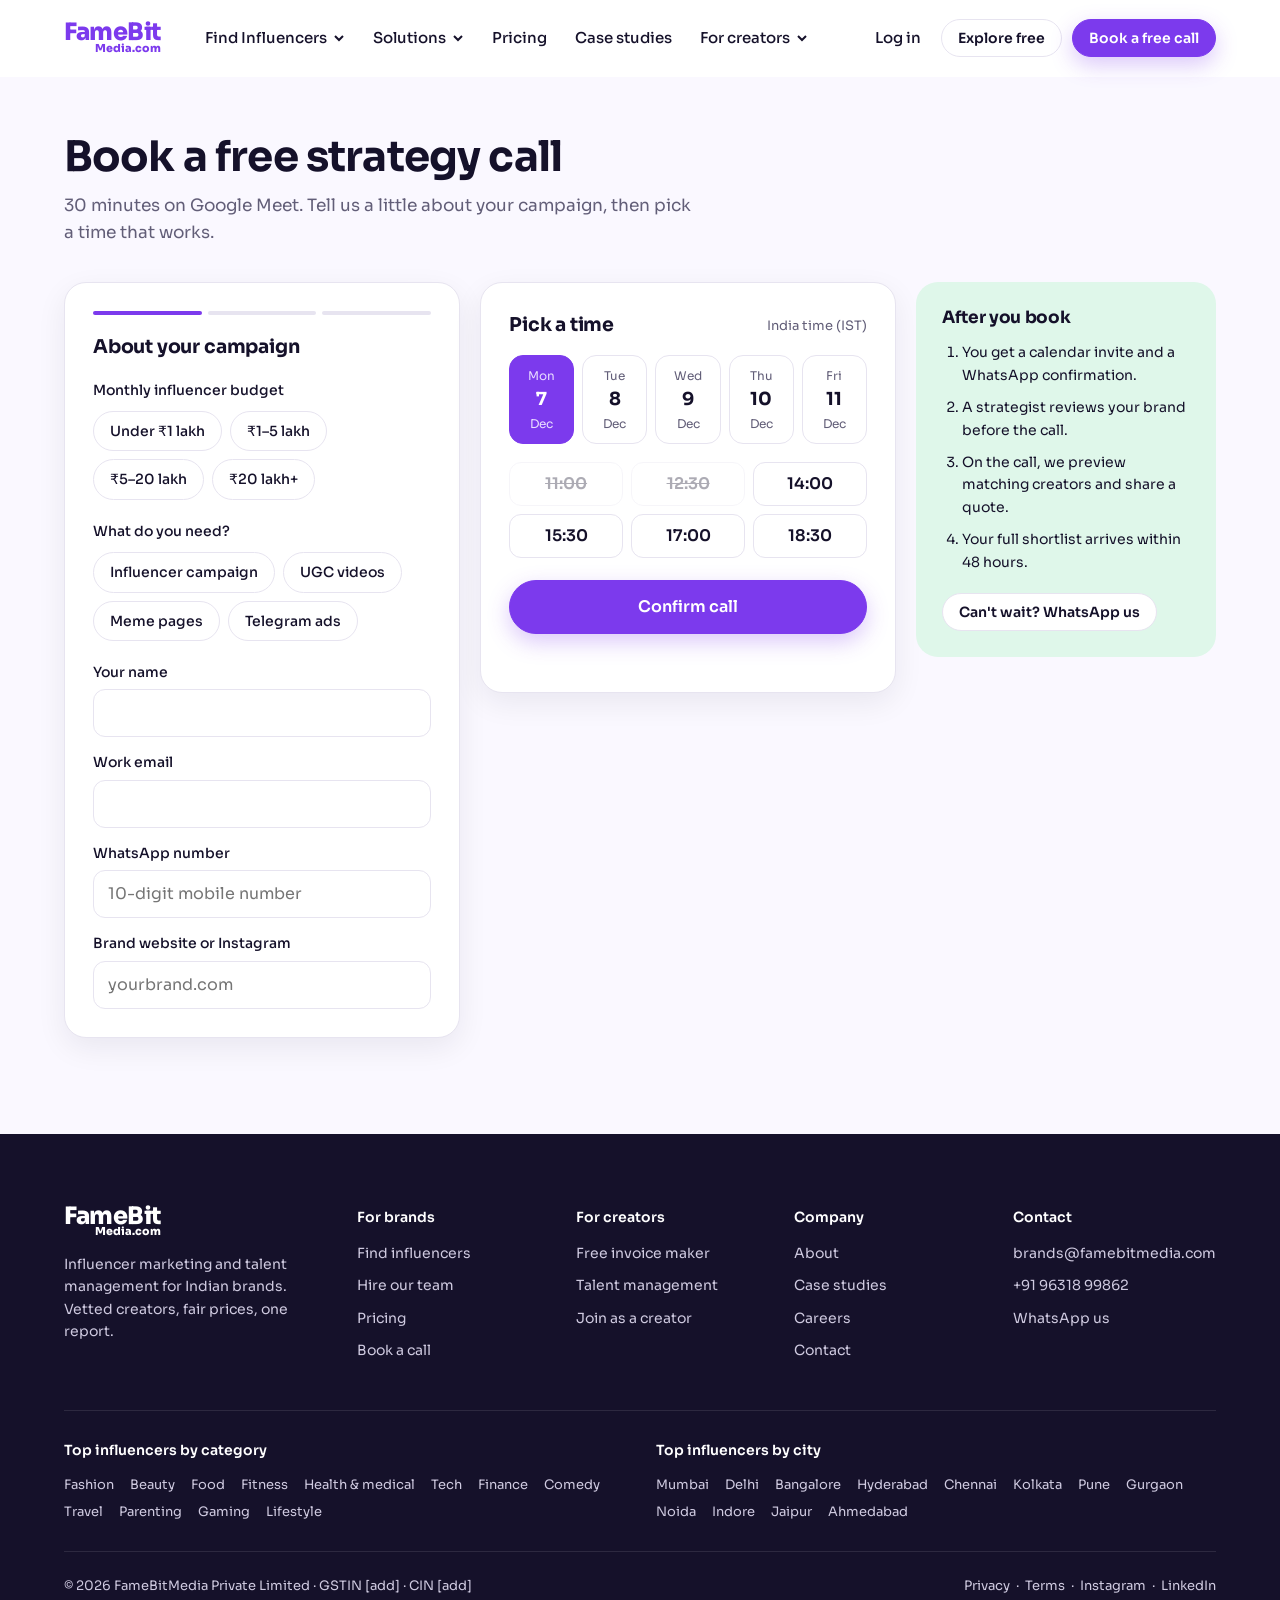
==== book-call.html @ 9420abf6 "Add FameBit Media website pages Homepage, hire-the-team pricing page, book-a-call page, shared style" ====
<!doctype html>
<html lang="en-IN">
<head>
<meta charset="utf-8">
<meta name="viewport" content="width=device-width, initial-scale=1, viewport-fit=cover">
<title>Book a free strategy call | FameBit Media</title>
<meta name="description" content="Book a free 30-minute influencer marketing strategy call with FameBit. Get a creator shortlist in 48 hours.">
<link rel="preconnect" href="https://fonts.googleapis.com"><link rel="preconnect" href="https://fonts.gstatic.com" crossorigin>
<link href="https://fonts.googleapis.com/css2?family=Sora:wght@400;500;600;700;800&display=swap" rel="stylesheet">
<link rel="stylesheet" href="styles.css">
<style>
.bk{padding:56px 0 96px;background:var(--soft);min-height:calc(100vh - 76px)}
.bk h1{font-size:clamp(30px,3.6vw,42px)}
.bk-head{max-width:640px;margin-bottom:36px}
.bk-head p{color:var(--mut);margin-top:12px;font-size:17px}
.bk-grid{display:grid;grid-template-columns:1fr 1.05fr 300px;gap:20px;align-items:start}
.panel{padding:28px;border-radius:22px}
.panel h2{font-size:19px;letter-spacing:-.01em}
.progress{display:flex;gap:6px;margin-bottom:22px}.progress span{height:4px;flex:1;border-radius:2px;background:var(--line)}.progress span.on{background:var(--p)}
.grp{margin-top:20px}
.grp>.lbl{font-size:14px;font-weight:500;margin-bottom:10px;display:block}
.chips{display:flex;flex-wrap:wrap;gap:8px}
.cal-top{display:flex;justify-content:space-between;align-items:center;margin-top:4px}
.days{display:grid;grid-template-columns:repeat(5,1fr);gap:8px;margin-top:18px}
.day{border:1.5px solid var(--line);background:#fff;border-radius:14px;padding:10px 4px;text-align:center;cursor:pointer}
.day small{display:block;font-size:12px;color:var(--mut)}.day b{font-size:18px}
.day[aria-pressed="true"]{background:var(--p);border-color:var(--p);color:#fff}.day[aria-pressed="true"] small{color:#E9DDFF}
.day:disabled{opacity:.4;cursor:not-allowed}
.slots{display:grid;grid-template-columns:repeat(3,1fr);gap:8px;margin-top:18px}
.slot{border:1.5px solid var(--line);background:#fff;border-radius:12px;min-height:44px;font-weight:600;cursor:pointer}
.slot[aria-pressed="true"]{border-color:var(--p);color:var(--p);background:var(--lav)}
.after{background:var(--mint);border-radius:22px;padding:26px}
.after ol{margin:14px 0 0;padding-left:20px;display:grid;gap:10px;font-size:14px}
.err{color:#B42318;font-size:14px;min-height:20px;margin-top:10px}
.confirm{max-width:560px;margin:0 auto;text-align:center;padding:48px 36px}
.confirm .tick{width:64px;height:64px;border-radius:50%;background:var(--mint);color:var(--mint-ink);font-size:30px;display:flex;align-items:center;justify-content:center;margin:0 auto 18px}
.confirm .ctas{display:flex;gap:10px;justify-content:center;flex-wrap:wrap;margin-top:26px}
@media (max-width:1100px){.bk-grid{grid-template-columns:1fr 1fr}.after{grid-column:1/-1}}
@media (max-width:760px){.bk-grid{grid-template-columns:1fr}.days{grid-template-columns:repeat(5,1fr)}}
</style>
</head>
<body>
<a class="sr-only" href="#main">Skip to content</a>
<header class="hdr" id="hdr">
  <div class="wrap hdr-in">
    <a href="index.html" class="logo" aria-label="FameBit Media home">FameBit<small>Media.com</small></a>
    <nav class="nav" aria-label="Main">
      <div class="nav-item">
        <button class="nav-link" aria-expanded="false">Find Influencers <svg viewBox="0 0 12 12" fill="none" stroke="currentColor" stroke-width="2"><path d="M2 4l4 4 4-4"/></svg></button>
        <div class="dd">
          <a href="index.html#browse"><b>Browse all creators</b><span>Filter by niche, city and audience</span></a>
          <a href="index.html#lists"><b>Ready-made lists</b><span>Hand-picked by our team</span></a>
          <a href="index.html#compare"><b>Compare creators</b><span>Up to 3, side by side</span></a>
        </div>
      </div>
      <div class="nav-item">
        <button class="nav-link" aria-expanded="false">Solutions <svg viewBox="0 0 12 12" fill="none" stroke="currentColor" stroke-width="2"><path d="M2 4l4 4 4-4"/></svg></button>
        <div class="dd">
          <a href="hire-team.html" class="feat"><b>Hire the FameBit team</b><span>We run your campaign end to end</span></a>
          <a href="index.html#services"><b>Influencer marketing</b><span>Discovery to final report</span></a>
          <a href="index.html#services"><b>AI UGC content</b><span>Ad-ready creator videos</span></a>
          <a href="index.html#services"><b>Meme marketing</b><span>Reach through meme pages</span></a>
          <a href="index.html#services"><b>Telegram ads</b><span>Niche channel promotions</span></a>
        </div>
      </div>
      <div class="nav-item"><a class="nav-link" href="hire-team.html#pricing">Pricing</a></div>
      <div class="nav-item"><a class="nav-link" href="index.html#case-studies">Case studies</a></div>
      <div class="nav-item">
        <button class="nav-link" aria-expanded="false">For creators <svg viewBox="0 0 12 12" fill="none" stroke="currentColor" stroke-width="2"><path d="M2 4l4 4 4-4"/></svg></button>
        <div class="dd">
          <a href="invoice.html"><b>Free invoice maker</b><span>GST-ready invoices in minutes</span></a>
          <a href="#"><b>Talent management</b><span>Let us manage your brand deals</span></a>
          <a href="#"><b>Join as a creator</b><span>Get brand deals from FameBit</span></a>
        </div>
      </div>
    </nav>
    <div class="hdr-cta">
      <a class="login" href="#">Log in</a>
      <a class="btn btn-sm" href="index.html#browse">Explore free</a>
      <a class="btn btn-sm btn-p" href="book-call.html">Book a free call</a>
    </div>
    <button class="burger" id="burger" aria-label="Open menu" aria-expanded="false"><svg width="20" height="20" viewBox="0 0 20 20" fill="none" stroke="currentColor" stroke-width="2"><path d="M3 6h14M3 10h14M3 14h14"/></svg></button>
  </div>
</header>

<main id="main" class="bk">
  <div class="wrap">
    <div id="flow">
      <div class="bk-head"><h1>Book a free strategy call</h1><p>30 minutes on Google Meet. Tell us a little about your campaign, then pick a time that works.</p></div>
      <form id="bkForm" class="bk-grid" novalidate>
        <div class="card panel">
          <div class="progress"><span class="on"></span><span id="p2"></span><span id="p3"></span></div>
          <h2>About your campaign</h2>
          <div class="grp"><span class="lbl" id="lBudget">Monthly influencer budget</span><div class="chips" data-group="budget" role="group" aria-labelledby="lBudget"><button type="button" class="chip">Under ₹1 lakh</button><button type="button" class="chip">₹1–5 lakh</button><button type="button" class="chip">₹5–20 lakh</button><button type="button" class="chip">₹20 lakh+</button></div></div>
          <div class="grp"><span class="lbl" id="lNeed">What do you need?</span><div class="chips" data-group="need" data-multi role="group" aria-labelledby="lNeed"><button type="button" class="chip">Influencer campaign</button><button type="button" class="chip">UGC videos</button><button type="button" class="chip">Meme pages</button><button type="button" class="chip">Telegram ads</button></div></div>
          <div class="grp">
            <div class="field"><label for="bName">Your name</label><input class="input" id="bName" autocomplete="name"></div>
            <div class="field"><label for="bEmail">Work email</label><input class="input" id="bEmail" type="email" autocomplete="email"></div>
            <div class="field"><label for="bPhone">WhatsApp number</label><input class="input" id="bPhone" inputmode="tel" placeholder="10-digit mobile number" autocomplete="tel"></div>
            <div class="field" style="margin-bottom:0"><label for="bSite">Brand website or Instagram</label><input class="input" id="bSite" placeholder="yourbrand.com"></div>
          </div>
        </div>
        <div class="card panel">
          <div class="cal-top"><h2>Pick a time</h2><span class="mut" style="font-size:13px">India time (IST)</span></div>
          <div class="days" id="days"></div>
          <div class="slots" id="slots"></div>
          <button class="btn btn-p btn-lg btn-block" style="margin-top:22px" id="bkBtn" type="submit">Confirm call</button>
          <p class="err" id="bkErr" role="alert"></p>
        </div>
        <aside class="after">
          <h2 style="font-size:17px">After you book</h2>
          <ol>
            <li>You get a calendar invite and a WhatsApp confirmation.</li>
            <li>A strategist reviews your brand before the call.</li>
            <li>On the call, we preview matching creators and share a quote.</li>
            <li>Your full shortlist arrives within 48 hours.</li>
          </ol>
          <a class="btn btn-sm" style="margin-top:20px;background:#fff" href="https://wa.me/918115767101" target="_blank" rel="noopener">Can't wait? WhatsApp us</a>
        </aside>
      </form>
    </div>
    <div class="card confirm" id="done" hidden>
      <div class="tick">✓</div>
      <h1 style="font-size:30px">Call booked</h1>
      <p class="mut" style="margin-top:12px" id="doneTxt"></p>
      <div class="ctas"><a class="btn btn-p" id="gcal" target="_blank" rel="noopener">Add to Google Calendar</a><a class="btn" href="index.html#lists">Browse ready-made lists</a></div>
    </div>
  </div>
</main>
<footer class="ftr">
  <div class="wrap">
    <div class="ftr-grid">
      <div>
        <a href="index.html" class="logo">FameBit<small>Media.com</small></a>
        <p style="margin-top:16px;max-width:280px">Influencer marketing and talent management for Indian brands. Vetted creators, fair prices, one report.</p>
      </div>
      <div><h4>For brands</h4><ul><li><a href="index.html#browse">Find influencers</a></li><li><a href="hire-team.html">Hire our team</a></li><li><a href="hire-team.html#pricing">Pricing</a></li><li><a href="book-call.html">Book a call</a></li></ul></div>
      <div><h4>For creators</h4><ul><li><a href="invoice.html">Free invoice maker</a></li><li><a href="#">Talent management</a></li><li><a href="#">Join as a creator</a></li></ul></div>
      <div><h4>Company</h4><ul><li><a href="#">About</a></li><li><a href="index.html#case-studies">Case studies</a></li><li><a href="#">Careers</a></li><li><a href="#">Contact</a></li></ul></div>
      <div><h4>Contact</h4><ul><li><a href="mailto:brands@famebitmedia.com">brands@famebitmedia.com</a></li><li><a href="tel:+919631899862">+91 96318 99862</a></li><li><a href="https://wa.me/918115767101" target="_blank" rel="noopener">WhatsApp us</a></li></ul></div>
    </div>
    <div class="ftr-seo">
      <div><h4>Top influencers by category</h4><p><a href="#">Fashion</a><a href="#">Beauty</a><a href="#">Food</a><a href="#">Fitness</a><a href="#">Health &amp; medical</a><a href="#">Tech</a><a href="#">Finance</a><a href="#">Comedy</a><a href="#">Travel</a><a href="#">Parenting</a><a href="#">Gaming</a><a href="#">Lifestyle</a></p></div>
      <div><h4>Top influencers by city</h4><p><a href="#">Mumbai</a><a href="#">Delhi</a><a href="#">Bangalore</a><a href="#">Hyderabad</a><a href="#">Chennai</a><a href="#">Kolkata</a><a href="#">Pune</a><a href="#">Gurgaon</a><a href="#">Noida</a><a href="#">Indore</a><a href="#">Jaipur</a><a href="#">Ahmedabad</a></p></div>
    </div>
    <div class="ftr-bot">
      <span>© 2026 FameBitMedia Private Limited · GSTIN [add] · CIN [add]</span>
      <span><a href="/privacy">Privacy</a> &nbsp;·&nbsp; <a href="/terms">Terms</a> &nbsp;·&nbsp; <a href="https://www.instagram.com/famebitmedia/" target="_blank" rel="noopener">Instagram</a> &nbsp;·&nbsp; <a href="https://www.linkedin.com/company/famebitmedia" target="_blank" rel="noopener">LinkedIn</a></span>
    </div>
  </div>
</footer>
<div class="mbar"><a class="btn" href="https://wa.me/918115767101" target="_blank" rel="noopener">WhatsApp</a><a class="btn btn-p" href="book-call.html">Book a free call</a></div>
<script>
/* Header: sticky border, dropdowns, mobile menu */
(function(){
  var h=document.getElementById('hdr');
  addEventListener('scroll',function(){h.classList.toggle('scrolled',scrollY>80)},{passive:true});
  document.querySelectorAll('.nav-item > button').forEach(function(b){
    b.addEventListener('click',function(e){
      var it=b.parentElement,open=!it.classList.contains('open');
      document.querySelectorAll('.nav-item.open').forEach(function(x){x.classList.remove('open');x.firstElementChild.setAttribute('aria-expanded','false')});
      if(open){it.classList.add('open');b.setAttribute('aria-expanded','true')}
      e.stopPropagation();
    });
  });
  document.addEventListener('click',function(){document.querySelectorAll('.nav-item.open').forEach(function(x){x.classList.remove('open')})});
  document.addEventListener('keydown',function(e){if(e.key==='Escape')document.querySelectorAll('.nav-item.open').forEach(function(x){x.classList.remove('open')})});
  var bg=document.getElementById('burger');
  bg.addEventListener('click',function(){var o=h.classList.toggle('menu-open');bg.setAttribute('aria-expanded',o)});
})();
</script>

<script>
(function(){
  var $=function(s){return document.querySelector(s)},sel={budget:null,need:[],day:null,slot:null};
  var plan=new URLSearchParams(location.search).get('plan');
  if(plan)$('.bk-head p').textContent='You picked the '+plan.charAt(0).toUpperCase()+plan.slice(1)+' package. Pick a time and we\'ll walk you through it on a 30-minute call.';
  /* Chip groups */
  document.querySelectorAll('[data-group]').forEach(function(g){
    g.querySelectorAll('.chip').forEach(function(c){c.setAttribute('aria-pressed','false')});
    g.addEventListener('click',function(e){var c=e.target.closest('.chip');if(!c)return;
      if(g.hasAttribute('data-multi')){var on=c.getAttribute('aria-pressed')!=='true';c.setAttribute('aria-pressed',on);sel.need=[].map.call(g.querySelectorAll('[aria-pressed=true]'),function(x){return x.textContent})}
      else{g.querySelectorAll('.chip').forEach(function(x){x.setAttribute('aria-pressed',x===c)});sel.budget=c.textContent}
      prog()});
  });
  /* Next 5 working days. TODO (developer): load real availability from Calendly / Cal.com / Google Calendar API. */
  var DN=['Sun','Mon','Tue','Wed','Thu','Fri','Sat'],MN=['Jan','Feb','Mar','Apr','May','Jun','Jul','Aug','Sep','Oct','Nov','Dec'];
  var d=new Date(),list=[];while(list.length<5){d.setDate(d.getDate()+1);if(d.getDay()!==0)list.push(new Date(d))}
  $('#days').innerHTML=list.map(function(x,i){return '<button type="button" class="day" aria-pressed="false" data-i="'+i+'"><small>'+DN[x.getDay()]+'</small><b>'+x.getDate()+'</b><small>'+MN[x.getMonth()]+'</small></button>'}).join('');
  var SLOTS=['11:00','12:30','14:00','15:30','17:00','18:30'];
  function drawSlots(i){var taken=[(i*2)%6,(i*3+1)%6];$('#slots').innerHTML=SLOTS.map(function(s,k){return '<button type="button" class="slot" aria-pressed="false" '+(taken.indexOf(k)>-1?'disabled style="opacity:.35;text-decoration:line-through"':'')+'>'+s+'</button>'}).join('')}
  $('#days').addEventListener('click',function(e){var b=e.target.closest('.day');if(!b)return;$('#days').querySelectorAll('.day').forEach(function(x){x.setAttribute('aria-pressed',x===b)});sel.day=list[+b.dataset.i];sel.slot=null;drawSlots(+b.dataset.i);label();prog()});
  $('#slots').addEventListener('click',function(e){var b=e.target.closest('.slot');if(!b||b.disabled)return;$('#slots').querySelectorAll('.slot').forEach(function(x){x.setAttribute('aria-pressed',x===b)});sel.slot=b.textContent;label();prog()});
  $('#days .day').click();
  function nice(){return DN[sel.day.getDay()]+' '+sel.day.getDate()+' '+MN[sel.day.getMonth()]+', '+sel.slot}
  function label(){$('#bkBtn').textContent=sel.slot?'Confirm call for '+nice():'Confirm call'}
  function prog(){$('#p2').classList.toggle('on',!!sel.budget);$('#p3').classList.toggle('on',!!sel.slot)}
  $('#bkForm').addEventListener('submit',function(e){e.preventDefault();var err=$('#bkErr');
    var ph=$('#bPhone').value.replace(/\D/g,'').slice(-10);
    if(!sel.budget){err.textContent='Choose a monthly budget so we can prepare the right creators.';return}
    if(!$('#bName').value.trim()){err.textContent='Add your name.';$('#bName').focus();return}
    if(!/^\S+@\S+\.\S+$/.test($('#bEmail').value)){err.textContent='Enter a valid work email.';$('#bEmail').focus();return}
    if(!/^[6-9]\d{9}$/.test(ph)){err.textContent='Enter a valid 10-digit Indian mobile number.';$('#bPhone').focus();return}
    if(!sel.slot){err.textContent='Pick a time slot.';return}
    err.textContent='';
    /* TODO (developer): POST booking {name,email,phone,site,budget,need,datetime,plan,utm,shortlist from localStorage 'fb_shortlist'}
       then send calendar invite + WhatsApp confirmation and create a lead in the admin panel. */
    var p=sel.slot.split(':'),s=new Date(sel.day);s.setHours(+p[0],+p[1],0);var en=new Date(s.getTime()+30*6e4);
    function g(x){return x.toISOString().replace(/[-:]/g,'').replace(/\.\d{3}/,'')}
    $('#gcal').href='https://calendar.google.com/calendar/render?action=TEMPLATE&text='+encodeURIComponent('FameBit strategy call')+'&dates='+g(s)+'/'+g(en);
    $('#doneTxt').textContent='You\'re booked for '+nice()+' IST. We\'ve sent the invite to '+$('#bEmail').value+' and a confirmation on WhatsApp.';
    $('#flow').hidden=true;$('#done').hidden=false;scrollTo(0,0);
  });
})();
</script>
</body>
</html>
---- styles.css ----
/* FameBit Media — shared styles
   Brand: Sora + FameBit purple. Tints: lavender, mint, peach. */
:root{
  --p:#7C3AED; --p-deep:#5B21B6; --p-soft:#EDE4FF;
  --ink:#15112A; --mut:#625E78; --line:#E7E4F0;
  --lav:#F3EEFF; --mint:#DFF7EA; --mint-ink:#0F6B45; --peach:#FFEBDD; --peach-ink:#B4480F; --sky:#E6F0FF;
  --soft:#FAF8FF; --white:#fff;
  --r-sm:10px; --r-md:16px; --r-lg:24px; --r-pill:999px;
  --shadow:0 10px 30px rgba(21,17,42,.07);
  --shadow-p:0 8px 22px rgba(124,58,237,.28);
  --max:1200px;
}
*,*::before,*::after{box-sizing:border-box}
html{scroll-behavior:smooth;scroll-padding-top:90px}
body{margin:0;font-family:Sora,system-ui,-apple-system,"Segoe UI",sans-serif;color:var(--ink);background:var(--white);font-size:16px;line-height:1.6;-webkit-font-smoothing:antialiased}
img{max-width:100%;display:block}
a{color:inherit;text-decoration:none}
button,input,select,textarea{font:inherit;color:inherit}
:focus-visible{outline:3px solid var(--p);outline-offset:3px;border-radius:6px}
.wrap{max-width:var(--max);margin:0 auto;padding:0 24px}
[hidden]{display:none!important}
.sr-only{position:absolute;width:1px;height:1px;overflow:hidden;clip:rect(0 0 0 0);white-space:nowrap}
.mut{color:var(--mut)}
h1,h2,h3{margin:0;letter-spacing:-.02em;line-height:1.12}
h1{font-size:clamp(36px,5.4vw,58px);font-weight:700}
h2{font-size:clamp(28px,3.4vw,40px);font-weight:700}
h3{font-size:20px;font-weight:600;letter-spacing:-.01em}
p{margin:0}
section{padding:104px 0}
.sec-head{max-width:720px;margin-bottom:48px}
.sec-head.center{margin-left:auto;margin-right:auto;text-align:center}
.sec-head p{margin-top:14px;font-size:18px;color:var(--mut)}
.kicker{display:inline-block;font-size:14px;font-weight:600;color:var(--p);margin-bottom:12px}

/* Logo (text version — replace with the official SVG logo file) */
.logo{display:inline-flex;flex-direction:column;line-height:.9;font-weight:800;color:var(--p);font-size:24px;letter-spacing:-.02em}
.logo small{font-size:11px;align-self:flex-end;letter-spacing:0}

/* Buttons */
.btn{display:inline-flex;align-items:center;justify-content:center;gap:8px;min-height:46px;padding:0 22px;border-radius:var(--r-pill);border:1.5px solid var(--line);background:var(--white);font-weight:600;font-size:15px;cursor:pointer;transition:background .15s,border-color .15s,transform .15s;white-space:nowrap}
.btn:hover{border-color:#cfc8e4}
.btn-p{background:var(--p);border-color:var(--p);color:#fff;box-shadow:var(--shadow-p)}
.btn-p:hover{background:var(--p-deep);border-color:var(--p-deep)}
.btn-sm{min-height:38px;padding:0 16px;font-size:14px}
.btn-lg{min-height:54px;padding:0 30px;font-size:16px}
.btn-block{width:100%}
.btn-light{background:#fff;border-color:#fff;color:var(--ink)}
.btn-ghost-light{background:transparent;border-color:rgba(255,255,255,.45);color:#fff}
.btn-ghost-light:hover{border-color:#fff}
.micro{font-size:13px;color:var(--mut);margin-top:14px}

/* Chips / pills */
.pill{display:inline-flex;align-items:center;gap:6px;border-radius:var(--r-pill);padding:6px 14px;font-size:13px;font-weight:500;background:var(--white);border:1px solid var(--line)}
.score{display:inline-block;min-width:40px;text-align:center;border-radius:var(--r-pill);padding:3px 10px;font-size:12px;font-weight:700}
.score.hi{background:var(--mint);color:var(--mint-ink)}
.score.mid{background:var(--peach);color:var(--peach-ink)}
.chip{border:1.5px solid var(--line);background:#fff;border-radius:var(--r-pill);padding:8px 16px;font-size:14px;font-weight:500;cursor:pointer}
.chip[aria-pressed="true"]{background:var(--lav);border-color:var(--p);color:var(--p)}

/* Avatar fallback (initials) */
.av{font-style:normal;flex:none;width:40px;height:40px;border-radius:50%;display:inline-flex;align-items:center;justify-content:center;font-weight:700;font-size:14px;color:#fff}

/* Header */
.hdr{position:sticky;top:0;z-index:50;background:rgba(255,255,255,.88);backdrop-filter:blur(12px);-webkit-backdrop-filter:blur(12px);border-bottom:1px solid transparent;transition:border-color .2s}
.hdr.scrolled{border-bottom-color:var(--line)}
.hdr-in{display:flex;align-items:center;gap:32px;height:76px}
.nav{display:flex;gap:4px;flex:1}
.nav-item{position:relative}
.nav-link{white-space:nowrap;display:flex;align-items:center;gap:6px;padding:10px 12px;border-radius:10px;font-size:15px;font-weight:500;background:none;border:0;cursor:pointer}
.nav-link:hover,.nav-item.open>.nav-link{background:var(--soft)}
.nav-link svg{width:12px;height:12px;transition:transform .2s}
.nav-item.open>.nav-link svg{transform:rotate(180deg)}
.dd{position:absolute;top:calc(100% + 8px);left:0;min-width:300px;background:#fff;border:1px solid var(--line);border-radius:var(--r-md);box-shadow:0 20px 40px rgba(21,17,42,.12);padding:10px;display:none}
.nav-item.open .dd{display:block}
.dd a{display:block;padding:10px 12px;border-radius:10px}
.dd a:hover{background:var(--soft)}
.dd b{display:block;font-size:14px;font-weight:600}
.dd span{font-size:13px;color:var(--mut)}
.dd a.feat{background:var(--lav)}
.hdr-cta{display:flex;align-items:center;gap:10px}
.hdr-cta .login{font-size:15px;font-weight:500;padding:0 10px;white-space:nowrap}
.burger{display:none;width:44px;height:44px;border-radius:12px;border:1.5px solid var(--line);background:#fff;cursor:pointer}

/* Cards */
.card{background:#fff;border:1px solid var(--line);border-radius:var(--r-lg);box-shadow:var(--shadow)}

/* Footer */
.ftr{background:var(--ink);color:#CFCAE0;padding:72px 0 32px;font-size:14px}
.ftr .logo{color:#fff}
.ftr-grid{display:grid;grid-template-columns:1.4fr repeat(4,1fr);gap:32px}
.ftr h4{color:#fff;font-size:14px;margin:0 0 14px;font-weight:600}
.ftr ul{list-style:none;margin:0;padding:0;display:grid;gap:10px}
.ftr a:hover{color:#fff}
.ftr-seo{border-top:1px solid rgba(255,255,255,.1);margin-top:48px;padding-top:28px;display:grid;grid-template-columns:minmax(0,1fr) minmax(0,1fr);gap:32px}
.ftr-seo p{display:flex;flex-wrap:wrap;gap:6px 16px;font-size:13px}
.ftr-seo a{white-space:nowrap}
.ftr-bot{border-top:1px solid rgba(255,255,255,.1);margin-top:28px;padding-top:24px;display:flex;justify-content:space-between;flex-wrap:wrap;gap:12px;font-size:13px}

/* Mobile sticky bar */
.mbar{display:none}

/* Forms */
.field{display:grid;gap:6px;margin-bottom:14px}
.field label{font-size:14px;font-weight:500}
.input{width:100%;min-height:48px;border:1.5px solid var(--line);border-radius:12px;padding:10px 14px;background:#fff}
.input:focus{outline:none;border-color:var(--p);box-shadow:0 0 0 4px var(--lav)}

@media (max-width:980px){
  .nav,.hdr-cta .login,.hdr-cta .btn:not(.btn-p){display:none}
  .burger{display:inline-flex;align-items:center;justify-content:center;margin-left:auto}
  .hdr-cta .btn-p{display:none}
  .hdr.menu-open .nav{display:flex;flex-direction:column;position:absolute;top:76px;left:0;right:0;background:#fff;border-bottom:1px solid var(--line);padding:12px 24px 24px;max-height:calc(100vh - 76px);overflow:auto}
  .hdr.menu-open .dd{position:static;display:block;box-shadow:none;border:0;padding:0 0 8px 12px;min-width:0}
  .ftr-grid{grid-template-columns:1fr 1fr}
  .ftr-seo{grid-template-columns:1fr}
  section{padding:72px 0}
  .mbar{display:flex;gap:10px;position:fixed;left:0;right:0;bottom:0;z-index:60;background:#fff;border-top:1px solid var(--line);padding:10px 16px calc(10px + env(safe-area-inset-bottom))}
  .mbar .btn{flex:1}
  body{padding-bottom:72px}
}
@media (prefers-reduced-motion:reduce){*{animation:none!important;transition:none!important;scroll-behavior:auto!important}}
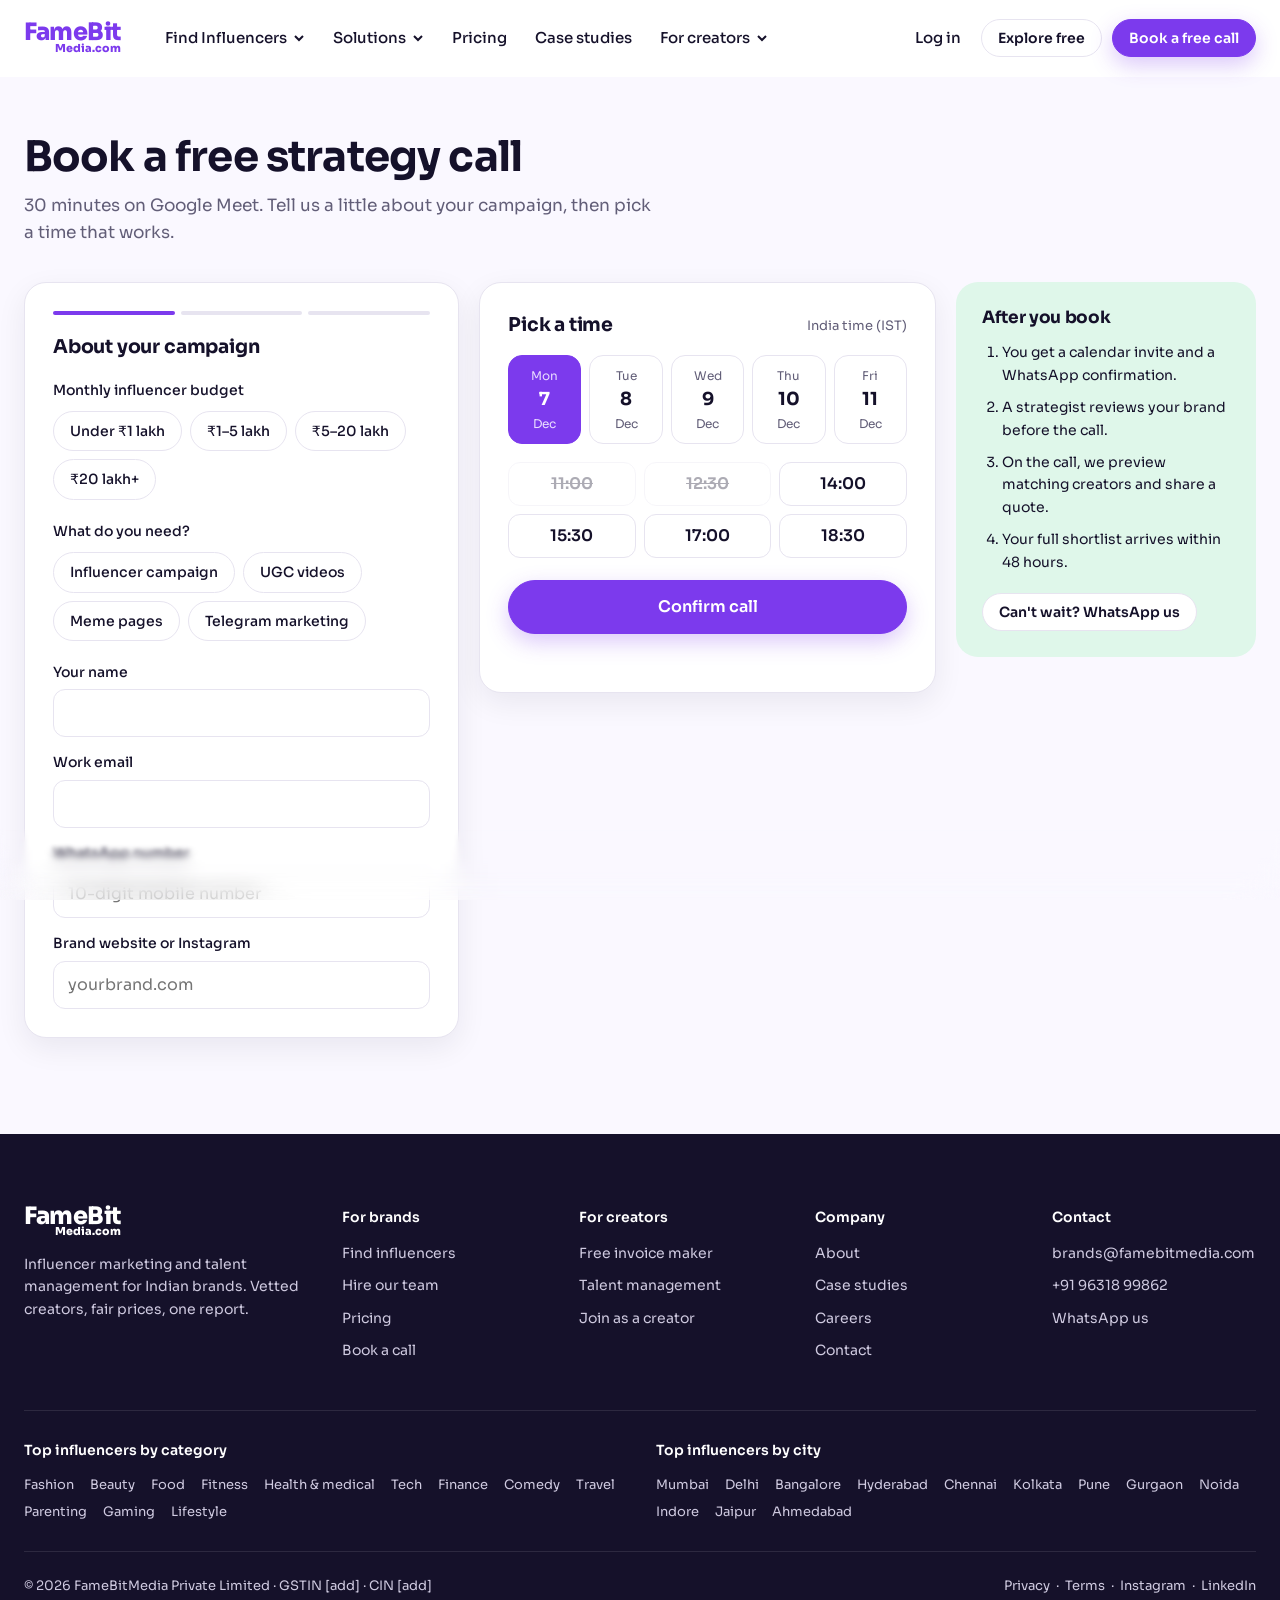
==== commit 3d6b2eda: "Homepage round 2: hero chip row, grey logo strip, list bars, campaign marquee, case study collage, C" ====
--- a/book-call.html
+++ b/book-call.html
@@ -60,7 +60,7 @@
           <a href="index.html#services"><b>Influencer marketing</b><span>Discovery to final report</span></a>
           <a href="index.html#services"><b>AI UGC content</b><span>Ad-ready creator videos</span></a>
           <a href="index.html#services"><b>Meme marketing</b><span>Reach through meme pages</span></a>
-          <a href="index.html#services"><b>Telegram ads</b><span>Niche channel promotions</span></a>
+          <a href="index.html#services"><b>Telegram marketing</b><span>Niche channel promotions</span></a>
         </div>
       </div>
       <div class="nav-item"><a class="nav-link" href="hire-team.html#pricing">Pricing</a></div>
@@ -92,7 +92,7 @@
           <div class="progress"><span class="on"></span><span id="p2"></span><span id="p3"></span></div>
           <h2>About your campaign</h2>
           <div class="grp"><span class="lbl" id="lBudget">Monthly influencer budget</span><div class="chips" data-group="budget" role="group" aria-labelledby="lBudget"><button type="button" class="chip">Under ₹1 lakh</button><button type="button" class="chip">₹1–5 lakh</button><button type="button" class="chip">₹5–20 lakh</button><button type="button" class="chip">₹20 lakh+</button></div></div>
-          <div class="grp"><span class="lbl" id="lNeed">What do you need?</span><div class="chips" data-group="need" data-multi role="group" aria-labelledby="lNeed"><button type="button" class="chip">Influencer campaign</button><button type="button" class="chip">UGC videos</button><button type="button" class="chip">Meme pages</button><button type="button" class="chip">Telegram ads</button></div></div>
+          <div class="grp"><span class="lbl" id="lNeed">What do you need?</span><div class="chips" data-group="need" data-multi role="group" aria-labelledby="lNeed"><button type="button" class="chip">Influencer campaign</button><button type="button" class="chip">UGC videos</button><button type="button" class="chip">Meme pages</button><button type="button" class="chip">Telegram marketing</button></div></div>
           <div class="grp">
             <div class="field"><label for="bName">Your name</label><input class="input" id="bName" autocomplete="name"></div>
             <div class="field"><label for="bEmail">Work email</label><input class="input" id="bEmail" type="email" autocomplete="email"></div>
@@ -150,6 +150,7 @@
   </div>
 </footer>
 <div class="mbar"><a class="btn" href="https://wa.me/918115767101" target="_blank" rel="noopener">WhatsApp</a><a class="btn btn-p" href="book-call.html">Book a free call</a></div>
+<script src="effects.js"></script>
 <script>
 /* Header: sticky border, dropdowns, mobile menu */
 (function(){
--- a/styles.css
+++ b/styles.css
@@ -8,7 +8,7 @@
   --r-sm:10px; --r-md:16px; --r-lg:24px; --r-pill:999px;
   --shadow:0 10px 30px rgba(21,17,42,.07);
   --shadow-p:0 8px 22px rgba(124,58,237,.28);
-  --max:1200px;
+  --max:1280px;
 }
 *,*::before,*::after{box-sizing:border-box}
 html{scroll-behavior:smooth;scroll-padding-top:90px}
@@ -105,6 +105,11 @@
 .input{width:100%;min-height:48px;border:1.5px solid var(--line);border-radius:12px;padding:10px 14px;background:#fff}
 .input:focus{outline:none;border-color:var(--p);box-shadow:0 0 0 4px var(--lav)}
 
+@media (max-width:1200px){
+  .hdr-in{gap:18px}
+  .nav-link{padding:10px 9px}
+  .hdr-cta .btn:not(.btn-p){display:none}
+}
 @media (max-width:980px){
   .nav,.hdr-cta .login,.hdr-cta .btn:not(.btn-p){display:none}
   .burger{display:inline-flex;align-items:center;justify-content:center;margin-left:auto}
@@ -118,4 +123,37 @@
   .mbar .btn{flex:1}
   body{padding-bottom:72px}
 }
+/* ---------- GradualBlur (React Bits port, see effects.js) ---------- */
+.gradual-blur{pointer-events:none;isolation:isolate}
+.gradual-blur-parent{overflow:hidden}
+.gradual-blur-inner{position:relative;width:100%;height:100%;pointer-events:none}
+.gradual-blur-inner>div{-webkit-backdrop-filter:inherit;backdrop-filter:inherit}
+@supports not (backdrop-filter:blur(1px)){.gradual-blur-inner>div{background:rgba(255,255,255,.3);opacity:.5}}
+
+/* ---------- BorderGlow (React Bits port, see effects.js) ---------- */
+.border-glow-card{--edge-proximity:0;--cursor-angle:45deg;--edge-sensitivity:30;--color-sensitivity:calc(var(--edge-sensitivity) + 20);--border-radius:28px;--glow-padding:40px;--cone-spread:25;
+  position:relative;border-radius:var(--border-radius);isolation:isolate;transform:translate3d(0,0,.01px);display:grid;border:1px solid rgb(255 255 255 / 15%);background:var(--card-bg,#120F17);overflow:visible;
+  box-shadow:rgba(0,0,0,.1) 0 1px 2px,rgba(0,0,0,.1) 0 2px 4px,rgba(0,0,0,.1) 0 4px 8px,rgba(0,0,0,.1) 0 8px 16px,rgba(0,0,0,.1) 0 16px 32px,rgba(0,0,0,.1) 0 32px 64px}
+.border-glow-card--light{border-color:rgb(24 24 27 / 12%);box-shadow:rgb(24 24 27 / 4%) 0 1px 2px,rgb(24 24 27 / 5%) 0 8px 24px}
+.border-glow-card--light::after,.border-glow-card--light>.edge-light{mix-blend-mode:normal}
+.border-glow-card::before,.border-glow-card::after,.border-glow-card>.edge-light{content:"";position:absolute;inset:0;border-radius:inherit;transition:opacity .25s ease-out;z-index:-1}
+.border-glow-card:not(:hover):not(.sweep-active)::before,.border-glow-card:not(:hover):not(.sweep-active)::after,.border-glow-card:not(:hover):not(.sweep-active)>.edge-light{opacity:0;transition:opacity .75s ease-in-out}
+.border-glow-card::before{border:1px solid transparent;
+  background:linear-gradient(var(--card-bg,#120F17) 0 100%) padding-box,linear-gradient(rgb(255 255 255 / 0%) 0% 100%) border-box,var(--gradient-one) border-box,var(--gradient-two) border-box,var(--gradient-three) border-box,var(--gradient-four) border-box,var(--gradient-five) border-box,var(--gradient-six) border-box,var(--gradient-seven) border-box,var(--gradient-base) border-box;
+  opacity:calc((var(--edge-proximity) - var(--color-sensitivity)) / (100 - var(--color-sensitivity)));
+  -webkit-mask-image:conic-gradient(from var(--cursor-angle) at center,black calc(var(--cone-spread) * 1%),transparent calc((var(--cone-spread) + 15) * 1%),transparent calc((100 - var(--cone-spread) - 15) * 1%),black calc((100 - var(--cone-spread)) * 1%));
+  mask-image:conic-gradient(from var(--cursor-angle) at center,black calc(var(--cone-spread) * 1%),transparent calc((var(--cone-spread) + 15) * 1%),transparent calc((100 - var(--cone-spread) - 15) * 1%),black calc((100 - var(--cone-spread)) * 1%))}
+.border-glow-card::after{border:1px solid transparent;
+  background:var(--gradient-one) padding-box,var(--gradient-two) padding-box,var(--gradient-three) padding-box,var(--gradient-four) padding-box,var(--gradient-five) padding-box,var(--gradient-six) padding-box,var(--gradient-seven) padding-box,var(--gradient-base) padding-box;
+  mask-image:linear-gradient(to bottom,black,black),radial-gradient(ellipse at 50% 50%,black 40%,transparent 65%),radial-gradient(ellipse at 66% 66%,black 5%,transparent 40%),radial-gradient(ellipse at 33% 33%,black 5%,transparent 40%),radial-gradient(ellipse at 66% 33%,black 5%,transparent 40%),radial-gradient(ellipse at 33% 66%,black 5%,transparent 40%),conic-gradient(from var(--cursor-angle) at center,transparent 5%,black 15%,black 85%,transparent 95%);
+  mask-composite:subtract,add,add,add,add,add;
+  opacity:calc(var(--fill-opacity,.5) * (var(--edge-proximity) - var(--color-sensitivity)) / (100 - var(--color-sensitivity)));mix-blend-mode:soft-light}
+.border-glow-card>.edge-light{inset:calc(var(--glow-padding) * -1);pointer-events:none;z-index:1;
+  -webkit-mask-image:conic-gradient(from var(--cursor-angle) at center,black 2.5%,transparent 10%,transparent 90%,black 97.5%);
+  mask-image:conic-gradient(from var(--cursor-angle) at center,black 2.5%,transparent 10%,transparent 90%,black 97.5%);
+  opacity:calc((var(--edge-proximity) - var(--edge-sensitivity)) / (100 - var(--edge-sensitivity)));mix-blend-mode:plus-lighter}
+.border-glow-card>.edge-light::before{content:"";position:absolute;inset:var(--glow-padding);border-radius:inherit;
+  box-shadow:inset 0 0 0 1px var(--glow-color),inset 0 0 1px 0 var(--glow-color-60),inset 0 0 3px 0 var(--glow-color-50),inset 0 0 6px 0 var(--glow-color-40),inset 0 0 15px 0 var(--glow-color-30),inset 0 0 25px 2px var(--glow-color-20),inset 0 0 50px 2px var(--glow-color-10),0 0 1px 0 var(--glow-color-60),0 0 3px 0 var(--glow-color-50),0 0 6px 0 var(--glow-color-40),0 0 15px 0 var(--glow-color-30),0 0 25px 2px var(--glow-color-20),0 0 50px 2px var(--glow-color-10)}
+.border-glow-inner{display:flex;flex-direction:column;position:relative;z-index:1;border-radius:inherit;overflow:hidden}
+
 @media (prefers-reduced-motion:reduce){*{animation:none!important;transition:none!important;scroll-behavior:auto!important}}
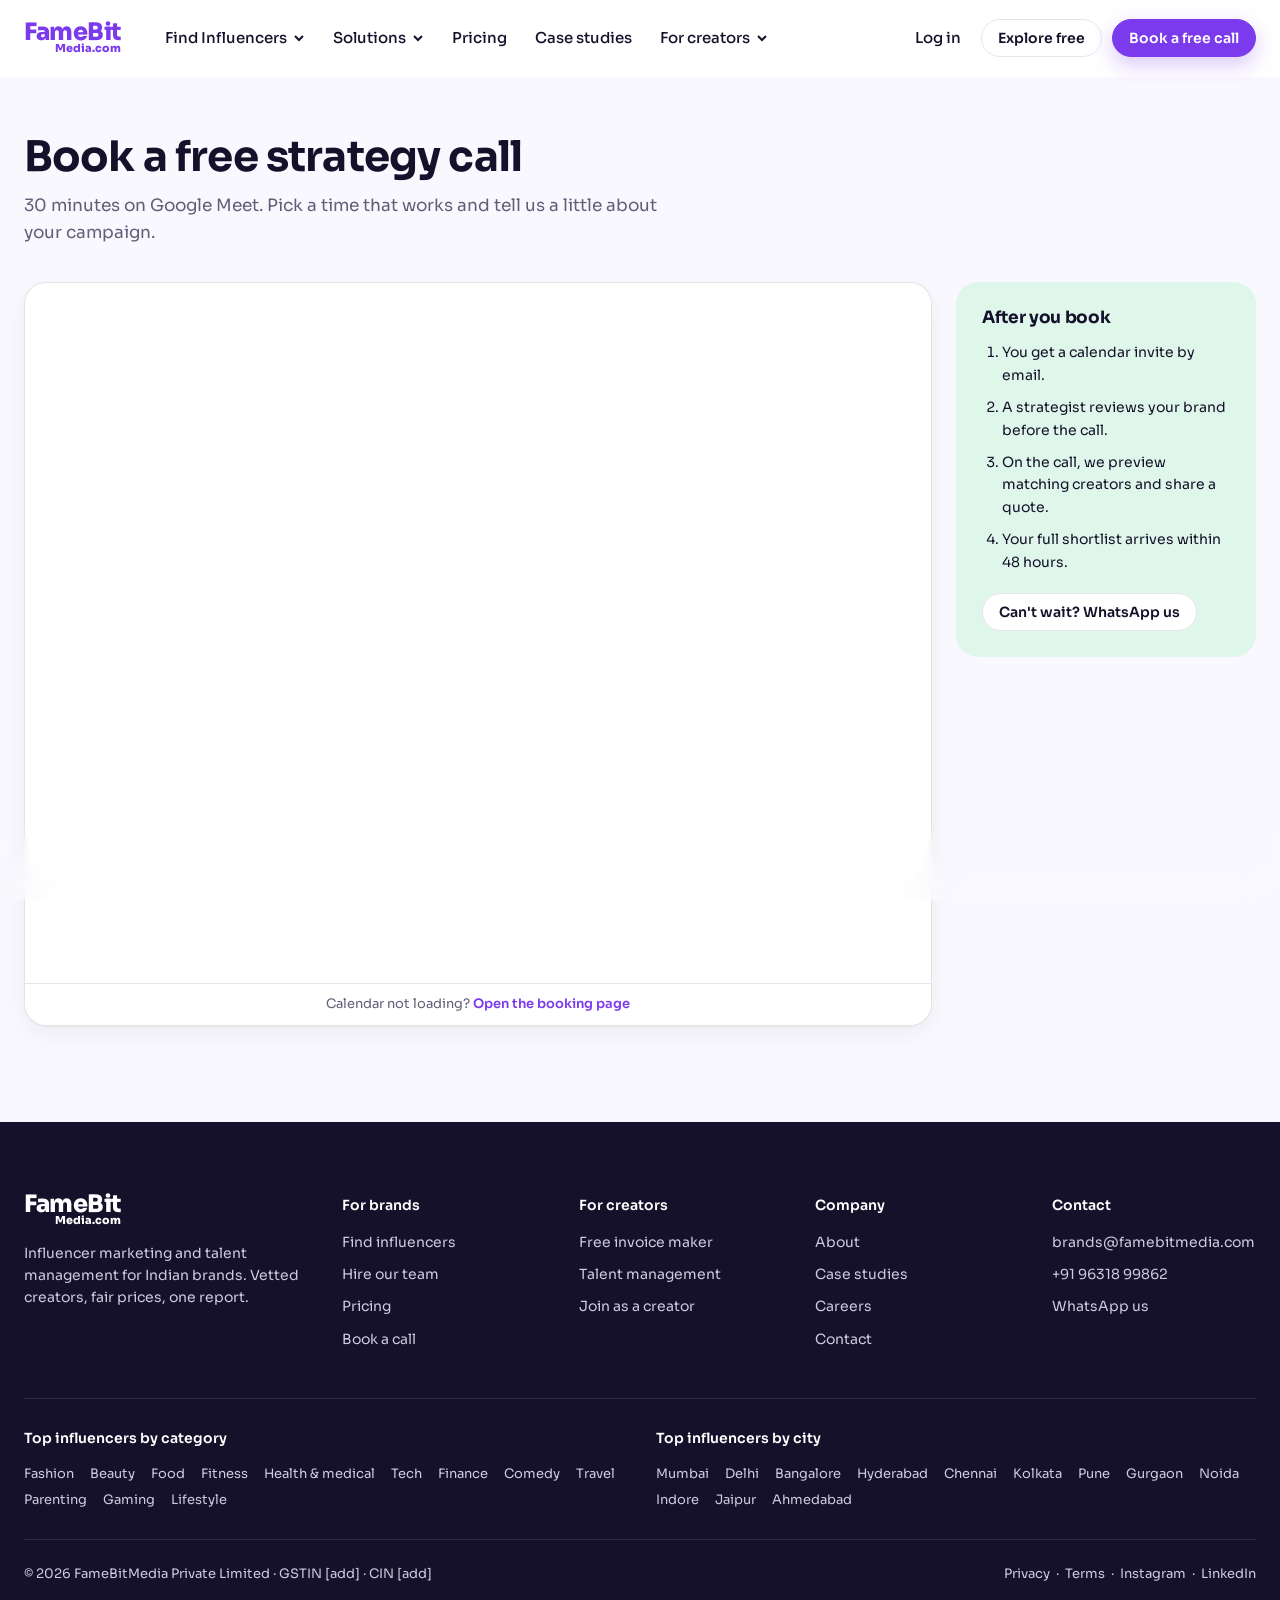
==== commit c0ecb9fe: "Book-call page: switch to Cal ID booking embed Replaces the sample calendar and form with the Cal ID" ====
--- a/book-call.html
+++ b/book-call.html
@@ -13,30 +13,15 @@
 .bk h1{font-size:clamp(30px,3.6vw,42px)}
 .bk-head{max-width:640px;margin-bottom:36px}
 .bk-head p{color:var(--mut);margin-top:12px;font-size:17px}
-.bk-grid{display:grid;grid-template-columns:1fr 1.05fr 300px;gap:20px;align-items:start}
-.panel{padding:28px;border-radius:22px}
-.panel h2{font-size:19px;letter-spacing:-.01em}
-.progress{display:flex;gap:6px;margin-bottom:22px}.progress span{height:4px;flex:1;border-radius:2px;background:var(--line)}.progress span.on{background:var(--p)}
-.grp{margin-top:20px}
-.grp>.lbl{font-size:14px;font-weight:500;margin-bottom:10px;display:block}
-.chips{display:flex;flex-wrap:wrap;gap:8px}
-.cal-top{display:flex;justify-content:space-between;align-items:center;margin-top:4px}
-.days{display:grid;grid-template-columns:repeat(5,1fr);gap:8px;margin-top:18px}
-.day{border:1.5px solid var(--line);background:#fff;border-radius:14px;padding:10px 4px;text-align:center;cursor:pointer}
-.day small{display:block;font-size:12px;color:var(--mut)}.day b{font-size:18px}
-.day[aria-pressed="true"]{background:var(--p);border-color:var(--p);color:#fff}.day[aria-pressed="true"] small{color:#E9DDFF}
-.day:disabled{opacity:.4;cursor:not-allowed}
-.slots{display:grid;grid-template-columns:repeat(3,1fr);gap:8px;margin-top:18px}
-.slot{border:1.5px solid var(--line);background:#fff;border-radius:12px;min-height:44px;font-weight:600;cursor:pointer}
-.slot[aria-pressed="true"]{border-color:var(--p);color:var(--p);background:var(--lav)}
+.bk-grid{display:grid;grid-template-columns:minmax(0,1fr) 300px;gap:24px;align-items:start}
+.embed{background:#fff;min-width:0}
+.embed iframe{width:100%;min-height:700px;border:0;display:block}
+.embed .alt{padding:10px 16px;border-top:1px solid var(--line);font-size:13px;color:var(--mut);text-align:center}
+.embed .alt a{color:var(--p);font-weight:600}
 .after{background:var(--mint);border-radius:22px;padding:26px}
 .after ol{margin:14px 0 0;padding-left:20px;display:grid;gap:10px;font-size:14px}
-.err{color:#B42318;font-size:14px;min-height:20px;margin-top:10px}
-.confirm{max-width:560px;margin:0 auto;text-align:center;padding:48px 36px}
-.confirm .tick{width:64px;height:64px;border-radius:50%;background:var(--mint);color:var(--mint-ink);font-size:30px;display:flex;align-items:center;justify-content:center;margin:0 auto 18px}
-.confirm .ctas{display:flex;gap:10px;justify-content:center;flex-wrap:wrap;margin-top:26px}
-@media (max-width:1100px){.bk-grid{grid-template-columns:1fr 1fr}.after{grid-column:1/-1}}
-@media (max-width:760px){.bk-grid{grid-template-columns:1fr}.days{grid-template-columns:repeat(5,1fr)}}
+.bk{overflow-x:clip}
+@media (max-width:900px){.bk-grid{grid-template-columns:1fr}}
 </style>
 </head>
 <body>
@@ -85,45 +70,24 @@
 
 <main id="main" class="bk">
   <div class="wrap">
-    <div id="flow">
-      <div class="bk-head"><h1>Book a free strategy call</h1><p>30 minutes on Google Meet. Tell us a little about your campaign, then pick a time that works.</p></div>
-      <form id="bkForm" class="bk-grid" novalidate>
-        <div class="card panel">
-          <div class="progress"><span class="on"></span><span id="p2"></span><span id="p3"></span></div>
-          <h2>About your campaign</h2>
-          <div class="grp"><span class="lbl" id="lBudget">Monthly influencer budget</span><div class="chips" data-group="budget" role="group" aria-labelledby="lBudget"><button type="button" class="chip">Under ₹1 lakh</button><button type="button" class="chip">₹1–5 lakh</button><button type="button" class="chip">₹5–20 lakh</button><button type="button" class="chip">₹20 lakh+</button></div></div>
-          <div class="grp"><span class="lbl" id="lNeed">What do you need?</span><div class="chips" data-group="need" data-multi role="group" aria-labelledby="lNeed"><button type="button" class="chip">Influencer campaign</button><button type="button" class="chip">UGC videos</button><button type="button" class="chip">Meme pages</button><button type="button" class="chip">Telegram marketing</button></div></div>
-          <div class="grp">
-            <div class="field"><label for="bName">Your name</label><input class="input" id="bName" autocomplete="name"></div>
-            <div class="field"><label for="bEmail">Work email</label><input class="input" id="bEmail" type="email" autocomplete="email"></div>
-            <div class="field"><label for="bPhone">WhatsApp number</label><input class="input" id="bPhone" inputmode="tel" placeholder="10-digit mobile number" autocomplete="tel"></div>
-            <div class="field" style="margin-bottom:0"><label for="bSite">Brand website or Instagram</label><input class="input" id="bSite" placeholder="yourbrand.com"></div>
-          </div>
+    <div class="bk-head"><h1>Book a free strategy call</h1><p id="bkSub">30 minutes on Google Meet. Pick a time that works and tell us a little about your campaign.</p></div>
+    <div class="bk-grid">
+      <div id="calCard">
+        <div class="border-glow-inner embed">
+          <iframe src="https://cal.id/famebitmedia/product-walkthrough" title="Book a call with FameBit Media" allow="fullscreen"></iframe>
+          <p class="alt">Calendar not loading? <a href="https://cal.id/famebitmedia/product-walkthrough" target="_blank" rel="noopener">Open the booking page</a></p>
         </div>
-        <div class="card panel">
-          <div class="cal-top"><h2>Pick a time</h2><span class="mut" style="font-size:13px">India time (IST)</span></div>
-          <div class="days" id="days"></div>
-          <div class="slots" id="slots"></div>
-          <button class="btn btn-p btn-lg btn-block" style="margin-top:22px" id="bkBtn" type="submit">Confirm call</button>
-          <p class="err" id="bkErr" role="alert"></p>
-        </div>
-        <aside class="after">
-          <h2 style="font-size:17px">After you book</h2>
-          <ol>
-            <li>You get a calendar invite and a WhatsApp confirmation.</li>
-            <li>A strategist reviews your brand before the call.</li>
-            <li>On the call, we preview matching creators and share a quote.</li>
-            <li>Your full shortlist arrives within 48 hours.</li>
-          </ol>
-          <a class="btn btn-sm" style="margin-top:20px;background:#fff" href="https://wa.me/918115767101" target="_blank" rel="noopener">Can't wait? WhatsApp us</a>
-        </aside>
-      </form>
-    </div>
-    <div class="card confirm" id="done" hidden>
-      <div class="tick">✓</div>
-      <h1 style="font-size:30px">Call booked</h1>
-      <p class="mut" style="margin-top:12px" id="doneTxt"></p>
-      <div class="ctas"><a class="btn btn-p" id="gcal" target="_blank" rel="noopener">Add to Google Calendar</a><a class="btn" href="index.html#lists">Browse ready-made lists</a></div>
+      </div>
+      <aside class="after">
+        <h2 style="font-size:17px">After you book</h2>
+        <ol>
+          <li>You get a calendar invite by email.</li>
+          <li>A strategist reviews your brand before the call.</li>
+          <li>On the call, we preview matching creators and share a quote.</li>
+          <li>Your full shortlist arrives within 48 hours.</li>
+        </ol>
+        <a class="btn btn-sm" style="margin-top:20px;background:#fff" href="https://wa.me/918115767101" target="_blank" rel="noopener">Can't wait? WhatsApp us</a>
+      </aside>
     </div>
   </div>
 </main>
@@ -172,46 +136,11 @@
 </script>
 
 <script>
+/* Booking via Cal ID. TODO (developer): use a Cal ID webhook to create the lead in the admin panel. */
 (function(){
-  var $=function(s){return document.querySelector(s)},sel={budget:null,need:[],day:null,slot:null};
   var plan=new URLSearchParams(location.search).get('plan');
-  if(plan)$('.bk-head p').textContent='You picked the '+plan.charAt(0).toUpperCase()+plan.slice(1)+' package. Pick a time and we\'ll walk you through it on a 30-minute call.';
-  /* Chip groups */
-  document.querySelectorAll('[data-group]').forEach(function(g){
-    g.querySelectorAll('.chip').forEach(function(c){c.setAttribute('aria-pressed','false')});
-    g.addEventListener('click',function(e){var c=e.target.closest('.chip');if(!c)return;
-      if(g.hasAttribute('data-multi')){var on=c.getAttribute('aria-pressed')!=='true';c.setAttribute('aria-pressed',on);sel.need=[].map.call(g.querySelectorAll('[aria-pressed=true]'),function(x){return x.textContent})}
-      else{g.querySelectorAll('.chip').forEach(function(x){x.setAttribute('aria-pressed',x===c)});sel.budget=c.textContent}
-      prog()});
-  });
-  /* Next 5 working days. TODO (developer): load real availability from Calendly / Cal.com / Google Calendar API. */
-  var DN=['Sun','Mon','Tue','Wed','Thu','Fri','Sat'],MN=['Jan','Feb','Mar','Apr','May','Jun','Jul','Aug','Sep','Oct','Nov','Dec'];
-  var d=new Date(),list=[];while(list.length<5){d.setDate(d.getDate()+1);if(d.getDay()!==0)list.push(new Date(d))}
-  $('#days').innerHTML=list.map(function(x,i){return '<button type="button" class="day" aria-pressed="false" data-i="'+i+'"><small>'+DN[x.getDay()]+'</small><b>'+x.getDate()+'</b><small>'+MN[x.getMonth()]+'</small></button>'}).join('');
-  var SLOTS=['11:00','12:30','14:00','15:30','17:00','18:30'];
-  function drawSlots(i){var taken=[(i*2)%6,(i*3+1)%6];$('#slots').innerHTML=SLOTS.map(function(s,k){return '<button type="button" class="slot" aria-pressed="false" '+(taken.indexOf(k)>-1?'disabled style="opacity:.35;text-decoration:line-through"':'')+'>'+s+'</button>'}).join('')}
-  $('#days').addEventListener('click',function(e){var b=e.target.closest('.day');if(!b)return;$('#days').querySelectorAll('.day').forEach(function(x){x.setAttribute('aria-pressed',x===b)});sel.day=list[+b.dataset.i];sel.slot=null;drawSlots(+b.dataset.i);label();prog()});
-  $('#slots').addEventListener('click',function(e){var b=e.target.closest('.slot');if(!b||b.disabled)return;$('#slots').querySelectorAll('.slot').forEach(function(x){x.setAttribute('aria-pressed',x===b)});sel.slot=b.textContent;label();prog()});
-  $('#days .day').click();
-  function nice(){return DN[sel.day.getDay()]+' '+sel.day.getDate()+' '+MN[sel.day.getMonth()]+', '+sel.slot}
-  function label(){$('#bkBtn').textContent=sel.slot?'Confirm call for '+nice():'Confirm call'}
-  function prog(){$('#p2').classList.toggle('on',!!sel.budget);$('#p3').classList.toggle('on',!!sel.slot)}
-  $('#bkForm').addEventListener('submit',function(e){e.preventDefault();var err=$('#bkErr');
-    var ph=$('#bPhone').value.replace(/\D/g,'').slice(-10);
-    if(!sel.budget){err.textContent='Choose a monthly budget so we can prepare the right creators.';return}
-    if(!$('#bName').value.trim()){err.textContent='Add your name.';$('#bName').focus();return}
-    if(!/^\S+@\S+\.\S+$/.test($('#bEmail').value)){err.textContent='Enter a valid work email.';$('#bEmail').focus();return}
-    if(!/^[6-9]\d{9}$/.test(ph)){err.textContent='Enter a valid 10-digit Indian mobile number.';$('#bPhone').focus();return}
-    if(!sel.slot){err.textContent='Pick a time slot.';return}
-    err.textContent='';
-    /* TODO (developer): POST booking {name,email,phone,site,budget,need,datetime,plan,utm,shortlist from localStorage 'fb_shortlist'}
-       then send calendar invite + WhatsApp confirmation and create a lead in the admin panel. */
-    var p=sel.slot.split(':'),s=new Date(sel.day);s.setHours(+p[0],+p[1],0);var en=new Date(s.getTime()+30*6e4);
-    function g(x){return x.toISOString().replace(/[-:]/g,'').replace(/\.\d{3}/,'')}
-    $('#gcal').href='https://calendar.google.com/calendar/render?action=TEMPLATE&text='+encodeURIComponent('FameBit strategy call')+'&dates='+g(s)+'/'+g(en);
-    $('#doneTxt').textContent='You\'re booked for '+nice()+' IST. We\'ve sent the invite to '+$('#bEmail').value+' and a confirmation on WhatsApp.';
-    $('#flow').hidden=true;$('#done').hidden=false;scrollTo(0,0);
-  });
+  if(plan)document.getElementById('bkSub').textContent='You picked the '+plan.charAt(0).toUpperCase()+plan.slice(1)+' package. Pick a time and we\'ll walk you through it on a 30-minute call.';
+  BorderGlow(document.getElementById('calCard'),{backgroundColor:'#ffffff',borderRadius:22,glowColor:'268 85 65',glowRadius:36,edgeSensitivity:25,animated:true,colors:['#7C3AED','#C026D3','#FB923C']});
 })();
 </script>
 </body>
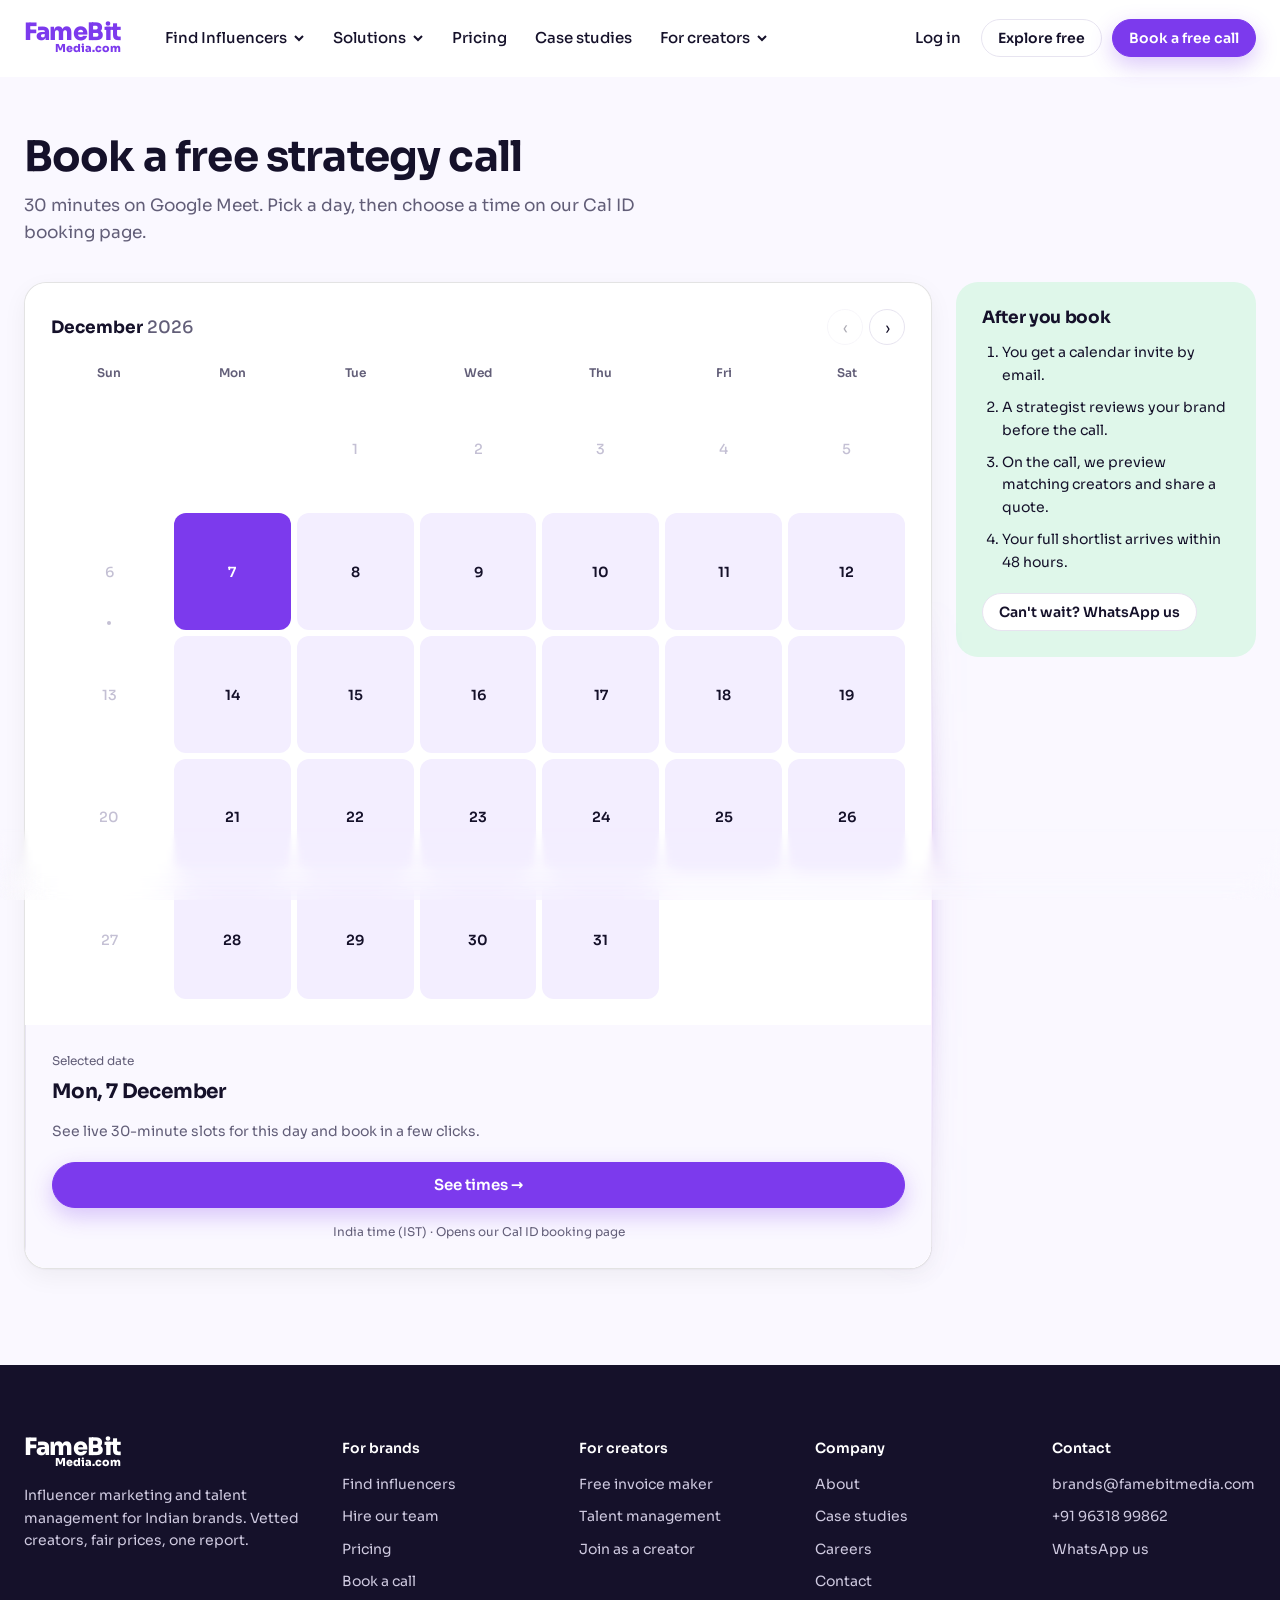
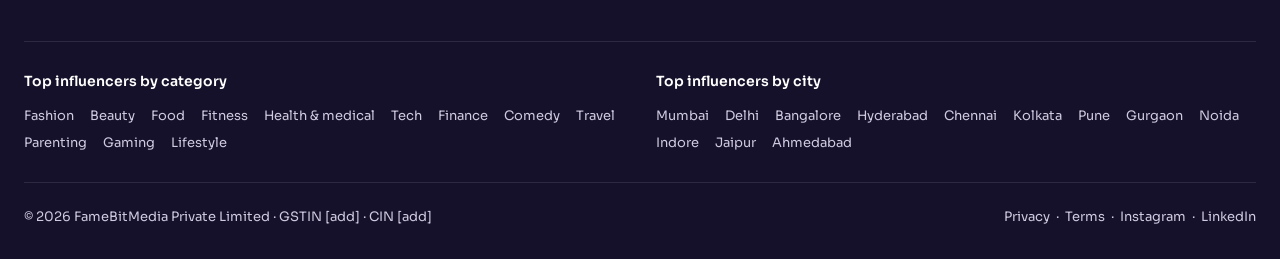
==== commit f0656398: "Homepage round 3: brand marks in hero badge, coloured list bars, service card graphics, dissolving c" ====
--- a/book-call.html
+++ b/book-call.html
@@ -15,9 +15,6 @@
 .bk-head p{color:var(--mut);margin-top:12px;font-size:17px}
 .bk-grid{display:grid;grid-template-columns:minmax(0,1fr) 300px;gap:24px;align-items:start}
 .embed{background:#fff;min-width:0}
-.embed iframe{width:100%;min-height:700px;border:0;display:block}
-.embed .alt{padding:10px 16px;border-top:1px solid var(--line);font-size:13px;color:var(--mut);text-align:center}
-.embed .alt a{color:var(--p);font-weight:600}
 .after{background:var(--mint);border-radius:22px;padding:26px}
 .after ol{margin:14px 0 0;padding-left:20px;display:grid;gap:10px;font-size:14px}
 .bk{overflow-x:clip}
@@ -70,13 +67,10 @@
 
 <main id="main" class="bk">
   <div class="wrap">
-    <div class="bk-head"><h1>Book a free strategy call</h1><p id="bkSub">30 minutes on Google Meet. Pick a time that works and tell us a little about your campaign.</p></div>
+    <div class="bk-head"><h1>Book a free strategy call</h1><p id="bkSub">30 minutes on Google Meet. Pick a day, then choose a time on our Cal ID booking page.</p></div>
     <div class="bk-grid">
       <div id="calCard">
-        <div class="border-glow-inner embed">
-          <iframe src="https://cal.id/famebitmedia/product-walkthrough" title="Book a call with FameBit Media" allow="fullscreen"></iframe>
-          <p class="alt">Calendar not loading? <a href="https://cal.id/famebitmedia/product-walkthrough" target="_blank" rel="noopener">Open the booking page</a></p>
-        </div>
+        <div class="border-glow-inner embed" id="bkCal"></div>
       </div>
       <aside class="after">
         <h2 style="font-size:17px">After you book</h2>
@@ -115,6 +109,7 @@
 </footer>
 <div class="mbar"><a class="btn" href="https://wa.me/918115767101" target="_blank" rel="noopener">WhatsApp</a><a class="btn btn-p" href="book-call.html">Book a free call</a></div>
 <script src="effects.js"></script>
+<script src="cal.js"></script>
 <script>
 /* Header: sticky border, dropdowns, mobile menu */
 (function(){
@@ -140,6 +135,7 @@
 (function(){
   var plan=new URLSearchParams(location.search).get('plan');
   if(plan)document.getElementById('bkSub').textContent='You picked the '+plan.charAt(0).toUpperCase()+plan.slice(1)+' package. Pick a time and we\'ll walk you through it on a 30-minute call.';
+  CalPicker(document.getElementById('bkCal'),{url:'https://cal.id/famebitmedia/product-walkthrough'});
   BorderGlow(document.getElementById('calCard'),{backgroundColor:'#ffffff',borderRadius:22,glowColor:'268 85 65',glowRadius:36,edgeSensitivity:25,animated:true,colors:['#7C3AED','#C026D3','#FB923C']});
 })();
 </script>
--- a/styles.css
+++ b/styles.css
@@ -123,6 +123,30 @@
   .mbar .btn{flex:1}
   body{padding-bottom:72px}
 }
+/* ---------- Booking calendar (cal.js) ---------- */
+.calp{display:grid;grid-template-columns:minmax(0,1fr) 240px;min-width:0}
+.calp-go{white-space:normal;text-align:center}
+.calp-cal{padding:26px}
+.calp-mh{display:flex;justify-content:space-between;align-items:center}
+.calp-mh b{font-size:17px}.calp-mh b span{color:var(--mut);font-weight:500}
+.calp-mh div{display:flex;gap:6px}
+.calp-mh button{width:36px;height:36px;border-radius:50%;border:1.5px solid var(--line);background:#fff;cursor:pointer;font-size:16px}
+.calp-mh button:disabled{opacity:.35;cursor:default}
+.calp-dow,.calp-dates{display:grid;grid-template-columns:repeat(7,1fr);gap:6px;text-align:center}
+.calp-dow{margin-top:18px;font-size:12px;font-weight:600;color:var(--mut)}
+.calp-dates{margin-top:8px}
+.calp-dates button{aspect-ratio:1;border:0;border-radius:12px;background:var(--lav);font-weight:600;font-size:14px;cursor:pointer;color:var(--ink);position:relative;min-height:36px}
+.calp-dates button:disabled{background:transparent;color:#C4C0D4;cursor:default;font-weight:500}
+.calp-dates button:not(:disabled):hover{background:var(--p-soft)}
+.calp-dates button[aria-pressed="true"]{background:var(--p);color:#fff}
+.calp-dates button.today::after{content:"";position:absolute;bottom:5px;left:50%;width:4px;height:4px;margin-left:-2px;border-radius:50%;background:currentColor}
+.calp-side{padding:26px;border-left:1px solid var(--line);display:flex;flex-direction:column;gap:6px;background:var(--soft)}
+.calp-lab{font-size:12px;color:var(--mut)}
+.calp-day{font-size:20px;letter-spacing:-.01em}
+.calp-note{font-size:14px;color:var(--mut);margin:6px 0 14px}
+.calp-tz{font-size:12px;color:var(--mut);margin-top:8px;text-align:center}
+@media (max-width:760px){.calp{grid-template-columns:1fr}.calp-side{border-left:0;border-top:1px solid var(--line)}.calp-cal{padding:18px}}
+
 /* ---------- GradualBlur (React Bits port, see effects.js) ---------- */
 .gradual-blur{pointer-events:none;isolation:isolate}
 .gradual-blur-parent{overflow:hidden}
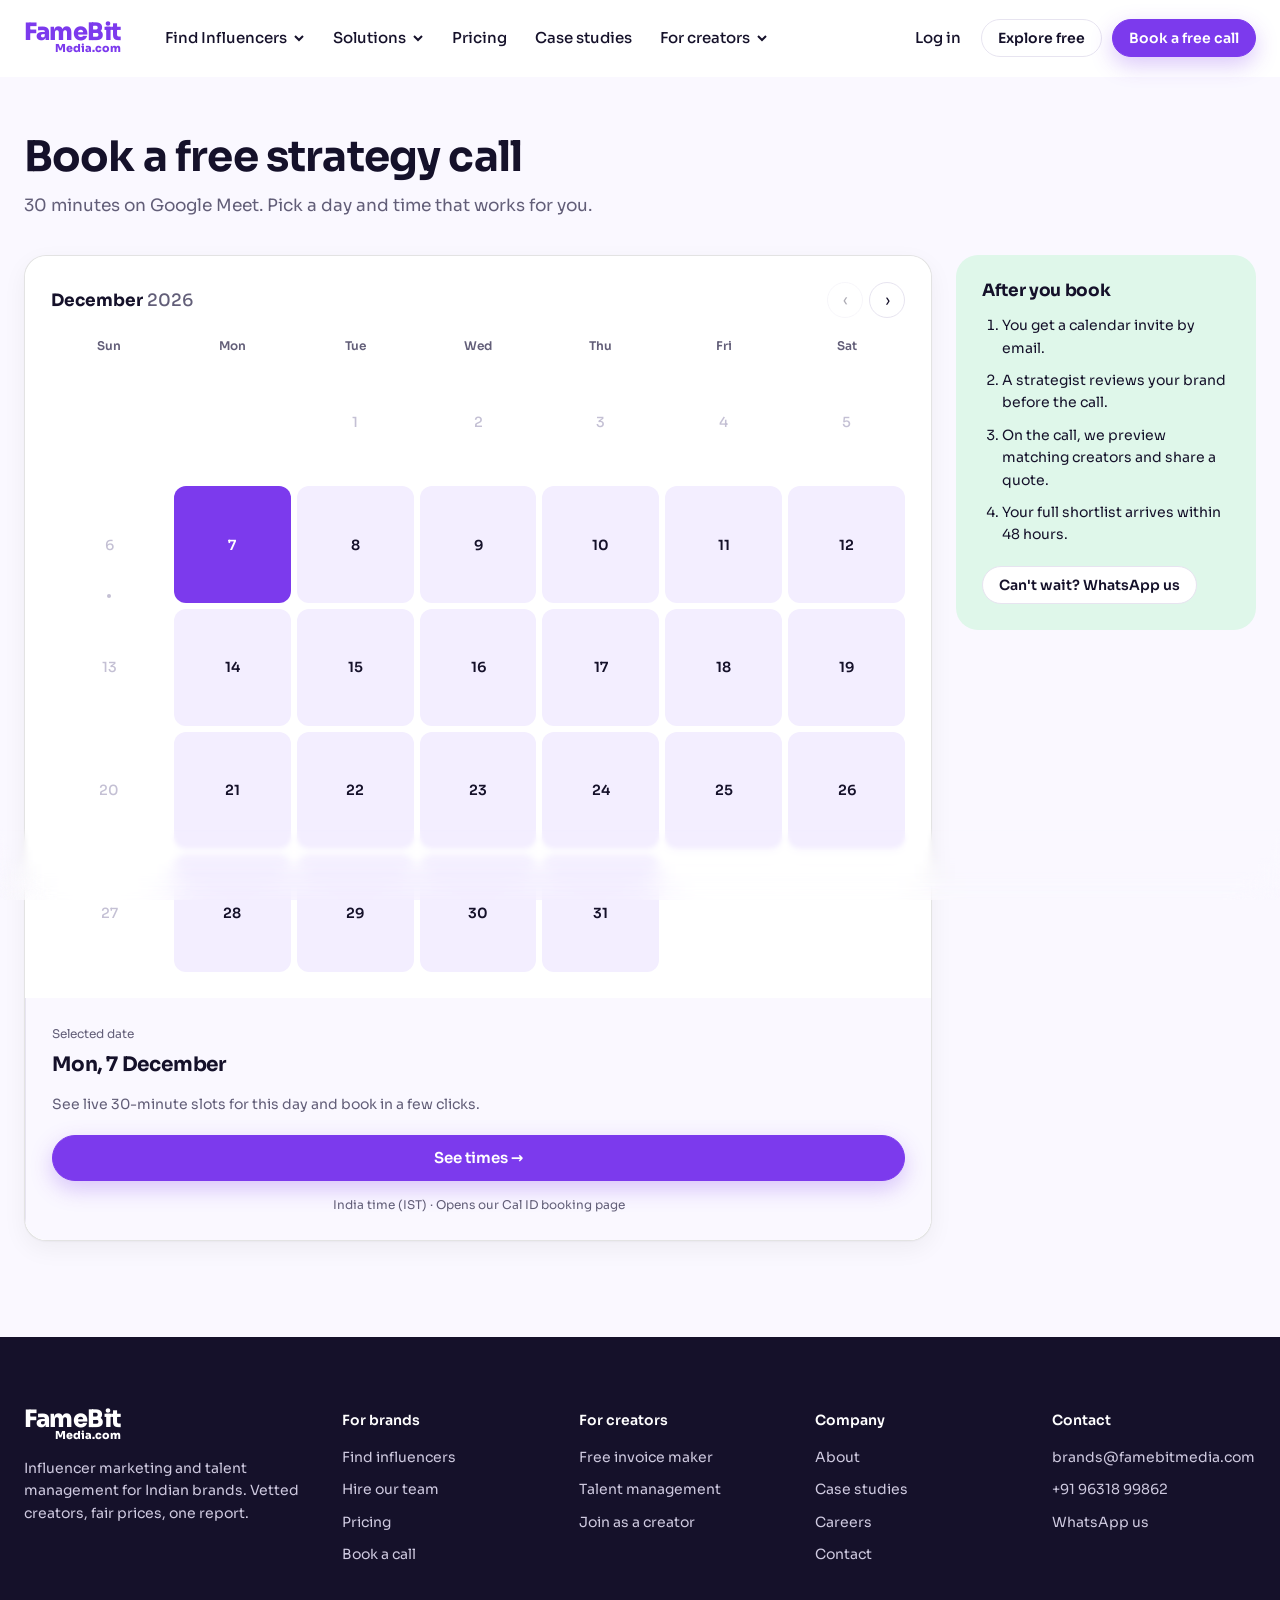
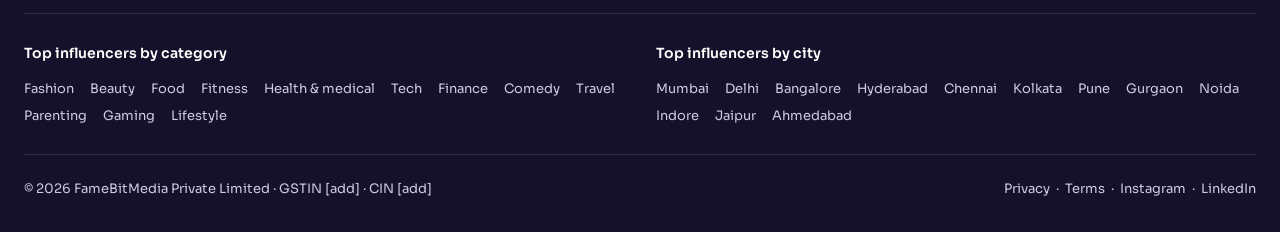
==== commit 9c247581: "Booking: use the official Cal ID inline embed Month view, FameBit purple. Falls back to the day-pick" ====
--- a/book-call.html
+++ b/book-call.html
@@ -67,7 +67,7 @@
 
 <main id="main" class="bk">
   <div class="wrap">
-    <div class="bk-head"><h1>Book a free strategy call</h1><p id="bkSub">30 minutes on Google Meet. Pick a day, then choose a time on our Cal ID booking page.</p></div>
+    <div class="bk-head"><h1>Book a free strategy call</h1><p id="bkSub">30 minutes on Google Meet. Pick a day and time that works for you.</p></div>
     <div class="bk-grid">
       <div id="calCard">
         <div class="border-glow-inner embed" id="bkCal"></div>
@@ -135,7 +135,7 @@
 (function(){
   var plan=new URLSearchParams(location.search).get('plan');
   if(plan)document.getElementById('bkSub').textContent='You picked the '+plan.charAt(0).toUpperCase()+plan.slice(1)+' package. Pick a time and we\'ll walk you through it on a 30-minute call.';
-  CalPicker(document.getElementById('bkCal'),{url:'https://cal.id/famebitmedia/product-walkthrough'});
+  CalEmbed(document.getElementById('bkCal'),{calLink:'famebitmedia/product-walkthrough'});
   BorderGlow(document.getElementById('calCard'),{backgroundColor:'#ffffff',borderRadius:22,glowColor:'268 85 65',glowRadius:36,edgeSensitivity:25,animated:true,colors:['#7C3AED','#C026D3','#FB923C']});
 })();
 </script>
--- a/styles.css
+++ b/styles.css
@@ -147,6 +147,12 @@
 .calp-tz{font-size:12px;color:var(--mut);margin-top:8px;text-align:center}
 @media (max-width:760px){.calp{grid-template-columns:1fr}.calp-side{border-left:0;border-top:1px solid var(--line)}.calp-cal{padding:18px}}
 
+.cal-embed{min-width:0;display:flex;flex-direction:column}
+.cal-inline{width:100%;min-height:640px;overflow:auto}
+.cal-inline iframe{width:100%!important;border:0}
+.cal-alt{padding:10px 16px;border-top:1px solid var(--line);font-size:13px;color:var(--mut);text-align:center}
+.cal-alt a{color:var(--p);font-weight:600}
+
 /* ---------- GradualBlur (React Bits port, see effects.js) ---------- */
 .gradual-blur{pointer-events:none;isolation:isolate}
 .gradual-blur-parent{overflow:hidden}
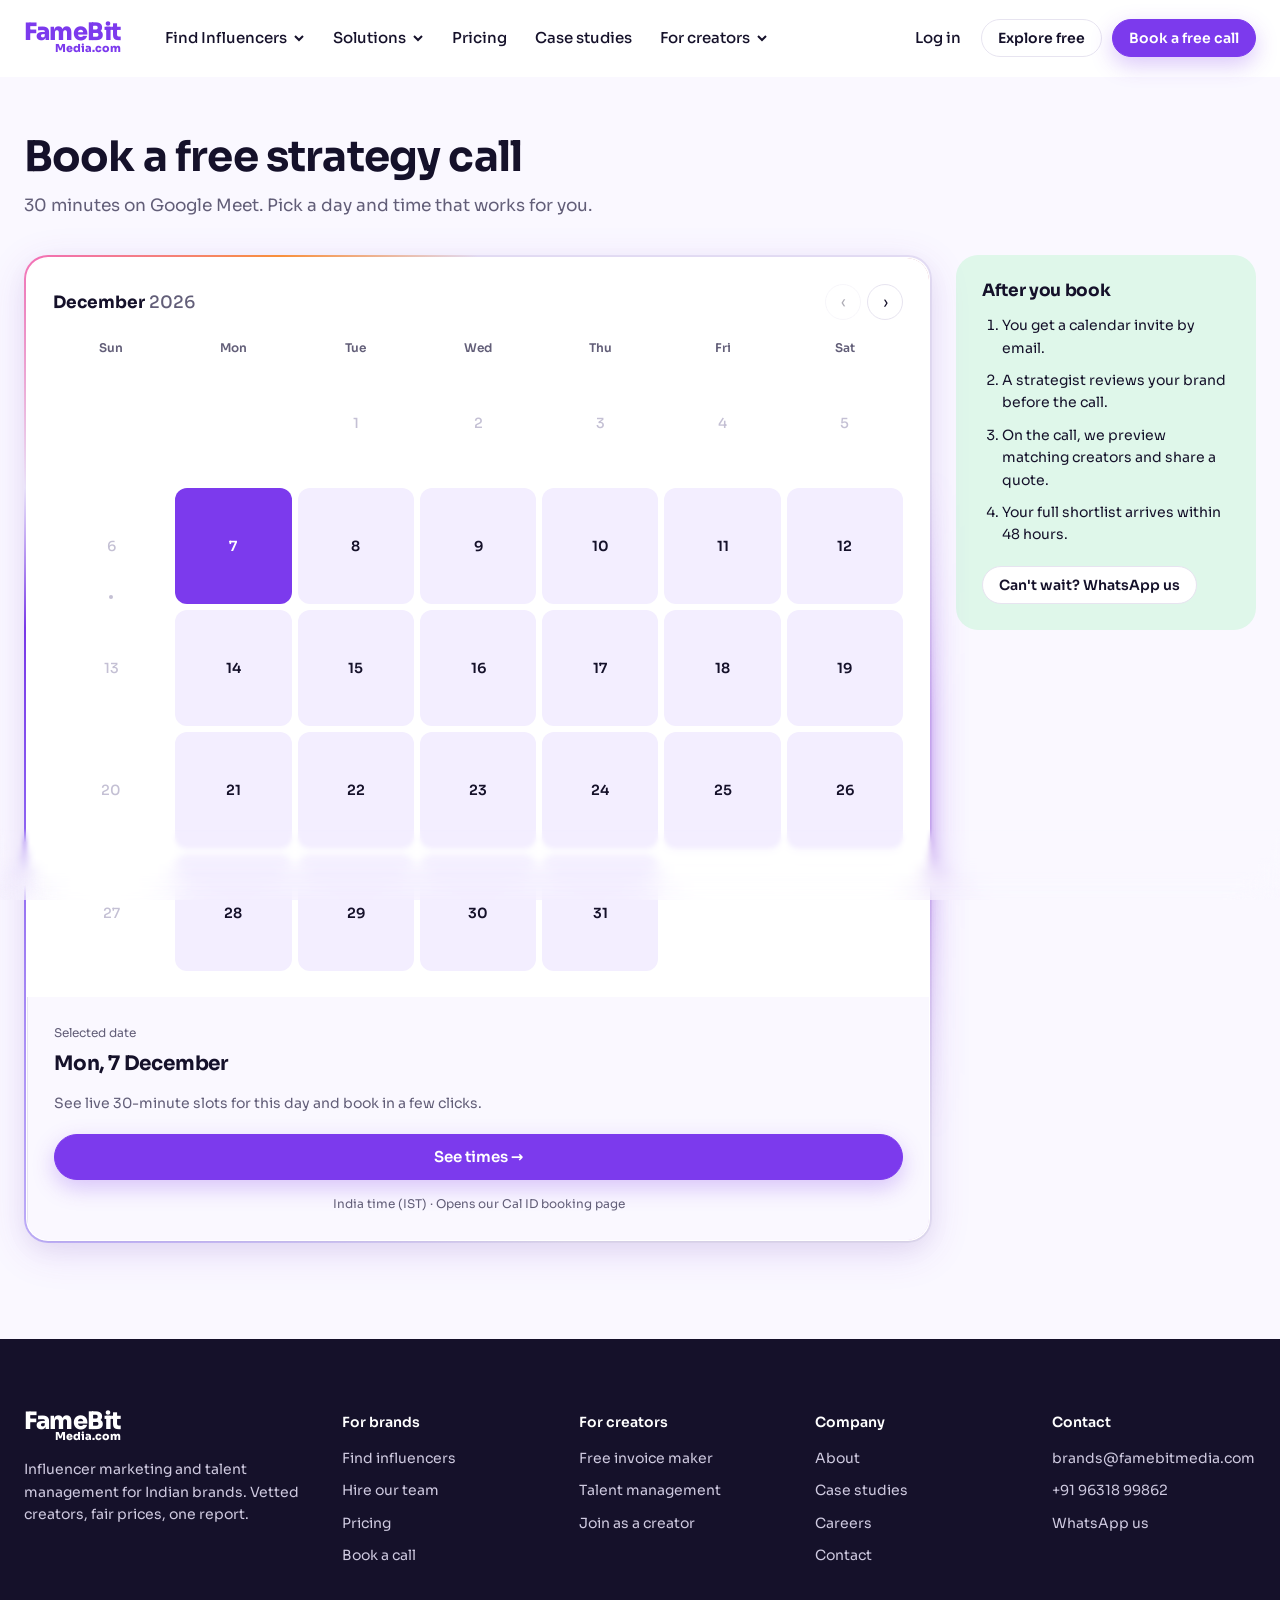
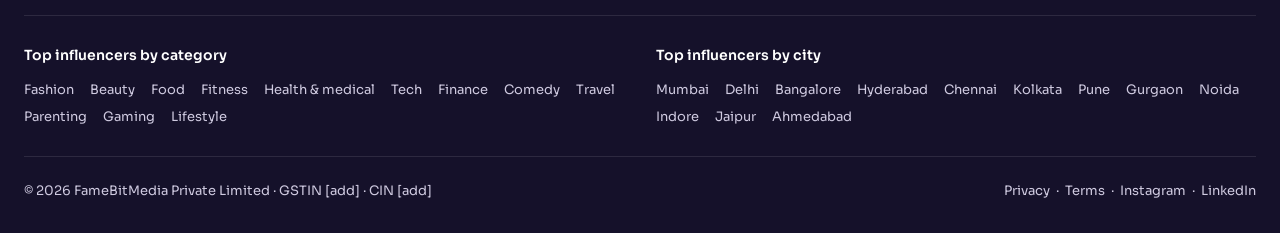
==== commit cddeaec8: "Booking card: thin shining border with a travelling light Co-Authored-By: Claude Opus 5.5 <noreply@a" ====
--- a/book-call.html
+++ b/book-call.html
@@ -14,6 +14,7 @@
 .bk-head{max-width:640px;margin-bottom:36px}
 .bk-head p{color:var(--mut);margin-top:12px;font-size:17px}
 .bk-grid{display:grid;grid-template-columns:minmax(0,1fr) 300px;gap:24px;align-items:start}
+.bk-grid>.shine{min-width:0}
 .embed{background:#fff;min-width:0}
 .after{background:var(--mint);border-radius:22px;padding:26px}
 .after ol{margin:14px 0 0;padding-left:20px;display:grid;gap:10px;font-size:14px}
@@ -69,8 +70,10 @@
   <div class="wrap">
     <div class="bk-head"><h1>Book a free strategy call</h1><p id="bkSub">30 minutes on Google Meet. Pick a day and time that works for you.</p></div>
     <div class="bk-grid">
+      <div class="shine" style="--shine-r:22px">
       <div id="calCard">
         <div class="border-glow-inner embed" id="bkCal"></div>
+      </div>
       </div>
       <aside class="after">
         <h2 style="font-size:17px">After you book</h2>
--- a/styles.css
+++ b/styles.css
@@ -153,6 +153,15 @@
 .cal-alt{padding:10px 16px;border-top:1px solid var(--line);font-size:13px;color:var(--mut);text-align:center}
 .cal-alt a{color:var(--p);font-weight:600}
 
+/* ---------- Shining border: a thin ring with a light that travels around it ---------- */
+@property --shine-a{syntax:'<angle>';inherits:false;initial-value:0deg}
+.shine{position:relative;padding:2px;border-radius:calc(var(--shine-r,24px) + 2px);box-shadow:0 10px 40px rgba(124,58,237,.14);
+  background:conic-gradient(from var(--shine-a),#E4DDF5 0deg,#E4DDF5 170deg,#C4B5FD 220deg,#8B5CF6 265deg,#7C3AED 285deg,#F0E9FF 300deg,#F472B6 318deg,#FB923C 338deg,#E4DDF5 360deg);
+  animation:shine-spin 4.5s linear infinite}
+.shine>.border-glow-card{border-color:transparent}
+@keyframes shine-spin{to{--shine-a:360deg}}
+@media (prefers-reduced-motion:reduce){.shine{animation:none}}
+
 /* ---------- GradualBlur (React Bits port, see effects.js) ---------- */
 .gradual-blur{pointer-events:none;isolation:isolate}
 .gradual-blur-parent{overflow:hidden}
